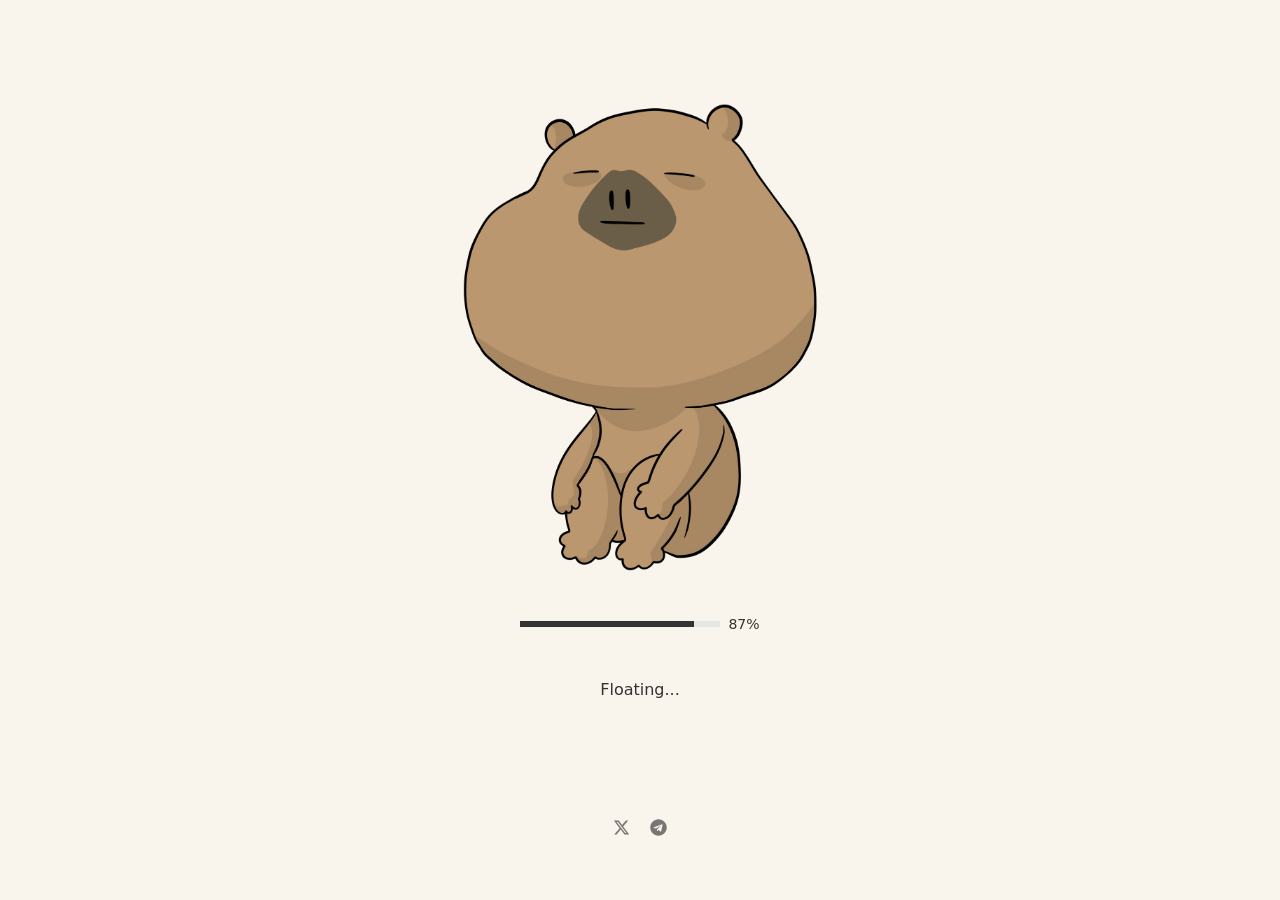
==== index.html @ 1cf375e5 "Initial commit: Just Floaty v0.1 Minimal single-page site with Floaty artwork, static 87% loading ba" ====
<!DOCTYPE html>
<html lang="en">
<head>
  <meta charset="UTF-8">
  <meta name="viewport" content="width=device-width, initial-scale=1">
  <title>Just Floaty</title>
  <link rel="stylesheet" href="css/style.css">
</head>
<body>
  <main class="page">
    <img
      class="illustration"
      src="assets/images/floaty.png"
      alt="Hand-drawn illustration of Floaty the capybara sitting with his knees pulled up, staring blankly into space"
    >

    <div class="loading-bar-wrap">
      <div class="loading-bar" role="progressbar" aria-valuenow="87" aria-valuemin="0" aria-valuemax="100">
        <div class="loading-bar-fill"></div>
      </div>
      <span class="loading-bar-percent" aria-hidden="true">87%</span>
    </div>

    <p class="caption">Floating...</p>

    <div class="social-links">
      <a
        href="https://x.com/justfloaty?s=11"
        target="_blank"
        rel="noopener noreferrer"
        aria-label="X"
      >
        <svg viewBox="0 0 512 512" aria-hidden="true" focusable="false">
          <path d="M389.2 48h70.6L305.6 224.2 487 464H345L233.7 318.6 106.5 464H35.8L200.7 275.5 26.8 48H172.4L272.9 180.9 389.2 48zM364.4 421.8h39.1L151.1 88h-42L364.4 421.8z"/>
        </svg>
      </a>
      <a
        href="https://t.me/+H-5p6UAdSZg2M2U5"
        target="_blank"
        rel="noopener noreferrer"
        aria-label="Telegram"
      >
        <svg viewBox="0 0 496 512" aria-hidden="true" focusable="false">
          <path d="M248 8C111 8 0 119 0 256s111 248 248 248 248-111 248-248S385 8 248 8zm121.8 169.9l-40.7 191.8c-3 13.6-11.1 16.9-22.4 10.5l-62-45.7-29.9 28.8c-3.3 3.3-6.1 6.1-12.5 6.1l4.4-63.1 114.9-103.8c5-4.4-1.1-6.9-7.7-2.5l-142 89.4-61.2-19.1c-13.3-4.2-13.6-13.3 2.8-19.7l239.1-92.2c11.1-4 20.8 2.7 17.2 19.5z"/>
        </svg>
      </a>
    </div>
  </main>
</body>
</html>
---- css/style.css ----
/* Just Floaty — minimal technical foundation.
   Colors, spacing, and typography here are placeholders only,
   not final design decisions. */

* {
  box-sizing: border-box;
}

body {
  margin: 0;
  min-height: 100vh;
  background-color: #f9f4ec;
  color: #333333;
  font-family: system-ui, -apple-system, "Segoe UI", Roboto, sans-serif;
}

.page {
  min-height: 100vh;
  display: flex;
  flex-direction: column;
  align-items: center;
  justify-content: center;
  gap: 3rem;
  padding: 1.5rem;
  text-align: center;
}

.illustration {
  width: min(69.1vw, 355px);
  height: auto;
  display: block;
}

.loading-bar-wrap {
  display: flex;
  align-items: center;
  gap: 0.5rem;
  margin-top: -1.5rem;
}

.loading-bar {
  width: 200px;
  max-width: 80vw;
  height: 6px;
  background-color: #e6e6e2;
}

.loading-bar-fill {
  width: 87%;
  height: 100%;
  background-color: #333333;
}

.loading-bar-percent {
  font-size: 0.875rem;
}

.caption {
  margin: 0;
  font-size: 1rem;
}

.social-links {
  display: flex;
  gap: 1.25rem;
  margin-top: 4.5rem;
}

.social-links a {
  display: inline-flex;
  color: #333333;
  opacity: 0.65;
  transition: opacity 0.15s ease;
}

.social-links a:hover {
  opacity: 1;
}

.social-links svg {
  width: 17px;
  height: 17px;
  fill: currentColor;
}
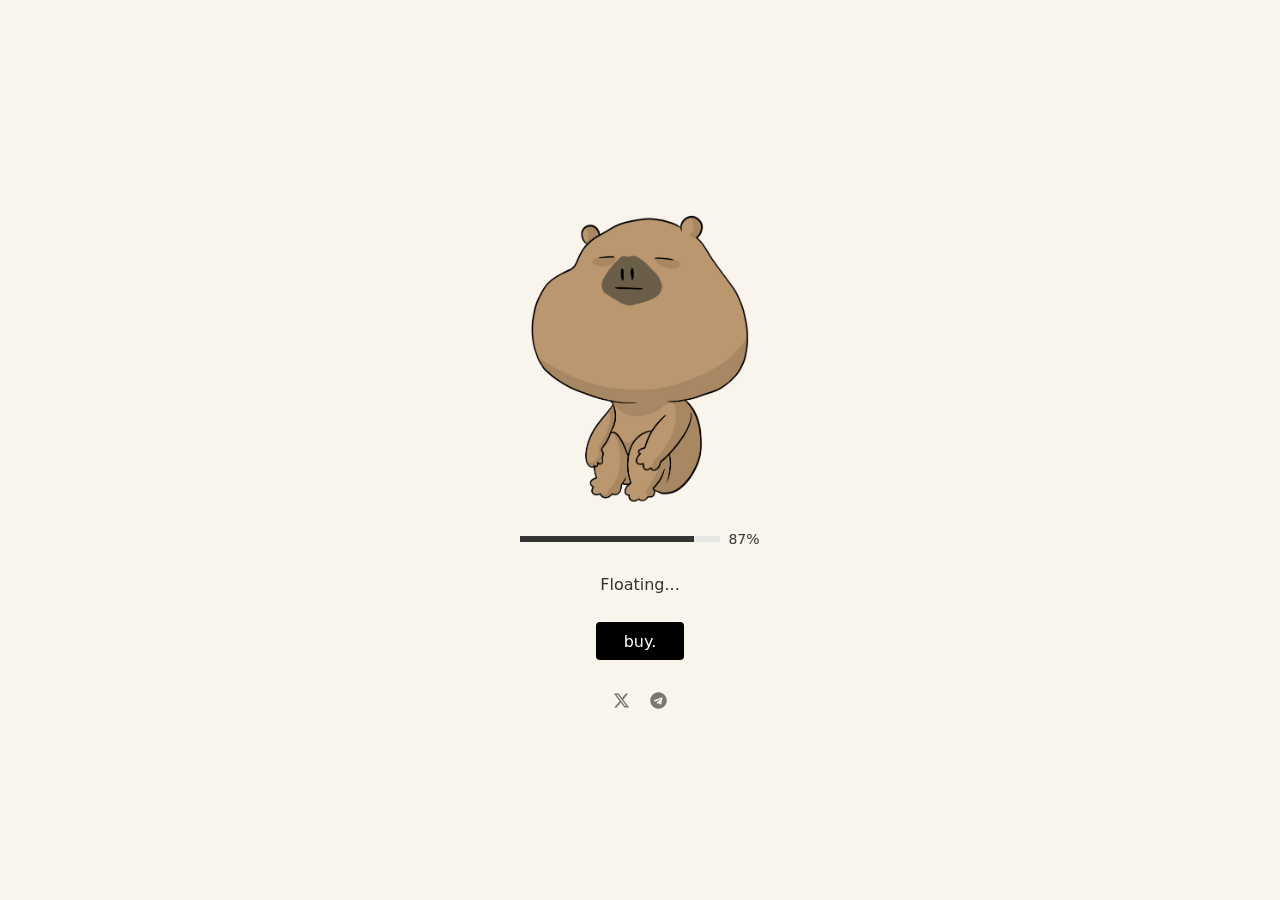
==== commit 2808c3f3: "Add buy button and responsive layout" ====
--- a/index.html
+++ b/index.html
@@ -4,6 +4,26 @@
   <meta charset="UTF-8">
   <meta name="viewport" content="width=device-width, initial-scale=1">
   <title>Just Floaty</title>
+
+  <meta property="og:type" content="website">
+  <meta property="og:url" content="https://justfloaty.com/">
+  <meta property="og:title" content="Just Floaty">
+  <meta property="og:description" content="Still floating.">
+  <meta property="og:image" content="https://justfloaty.com/assets/images/floaty-og.png">
+  <meta property="og:image:width" content="1200">
+  <meta property="og:image:height" content="630">
+
+  <meta name="twitter:card" content="summary_large_image">
+  <meta name="twitter:title" content="Just Floaty">
+  <meta name="twitter:description" content="Still floating.">
+  <meta name="twitter:image" content="https://justfloaty.com/assets/images/floaty-og.png">
+
+  <link rel="icon" type="image/svg+xml" href="assets/images/floaty-head.svg">
+  <link rel="icon" type="image/png" sizes="32x32" href="assets/favicons/favicon-32x32.png">
+  <link rel="icon" type="image/png" sizes="16x16" href="assets/favicons/favicon-16x16.png">
+  <link rel="apple-touch-icon" href="assets/favicons/apple-touch-icon.png">
+  <link rel="manifest" href="assets/favicons/site.webmanifest">
+  <meta name="theme-color" content="#f9f4ec">
   <link rel="stylesheet" href="css/style.css">
 </head>
 <body>
@@ -22,6 +42,8 @@
     </div>
 
     <p class="caption">Floating...</p>
+
+    <a href="/buy/" class="buy-button">buy.</a>
 
     <div class="social-links">
       <a
--- a/css/style.css
+++ b/css/style.css
@@ -9,6 +9,7 @@
 body {
   margin: 0;
   min-height: 100vh;
+  min-height: 100dvh;
   background-color: #f9f4ec;
   color: #333333;
   font-family: system-ui, -apple-system, "Segoe UI", Roboto, sans-serif;
@@ -16,26 +17,30 @@
 
 .page {
   min-height: 100vh;
+  min-height: 100dvh;
   display: flex;
   flex-direction: column;
   align-items: center;
   justify-content: center;
-  gap: 3rem;
+  gap: 1.75rem;
   padding: 1.5rem;
   text-align: center;
 }
 
 .illustration {
-  width: min(69.1vw, 355px);
+  display: block;
+  width: auto;
   height: auto;
-  display: block;
+  max-width: min(60vw, 300px);
+  max-height: 36vh;
+  max-height: 36dvh;
 }
 
 .loading-bar-wrap {
   display: flex;
   align-items: center;
   gap: 0.5rem;
-  margin-top: -1.5rem;
+  margin-top: -0.75rem;
 }
 
 .loading-bar {
@@ -60,10 +65,26 @@
   font-size: 1rem;
 }
 
+.buy-button {
+  display: inline-block;
+  background-color: #000000;
+  color: #ffffff;
+  text-decoration: none;
+  font-family: inherit;
+  font-size: 1rem;
+  padding: 0.6rem 1.75rem;
+  border-radius: 4px;
+  transition: background-color 0.15s ease;
+}
+
+.buy-button:hover {
+  background-color: #262626;
+}
+
 .social-links {
   display: flex;
   gap: 1.25rem;
-  margin-top: 4.5rem;
+  margin-top: 0.25rem;
 }
 
 .social-links a {
